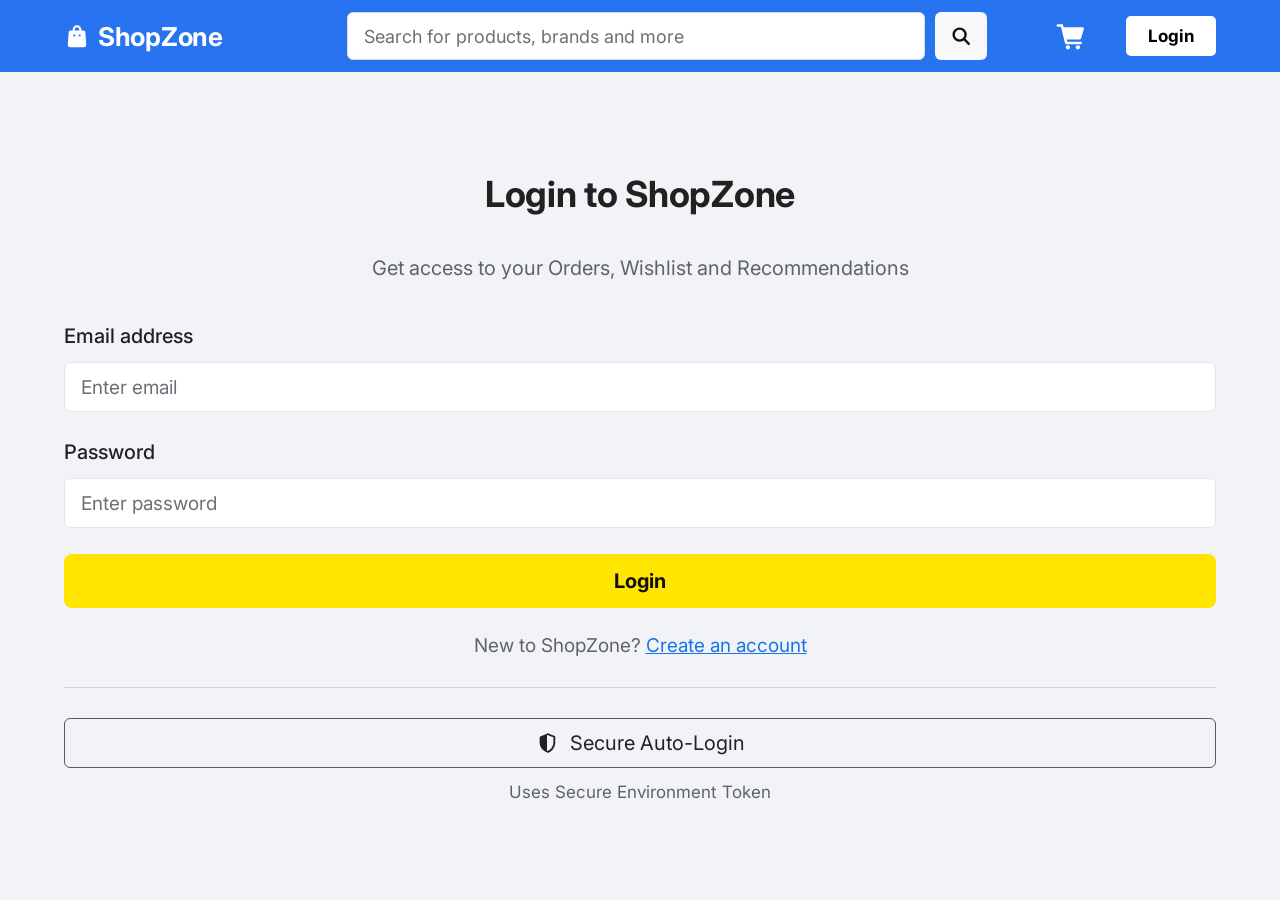
==== index.html @ 947202ff "Update index.html" ====
<!DOCTYPE html>
<html lang="en">
<head>
  <meta charset="UTF-8">
  <meta name="viewport" content="width=device-width, initial-scale=1">
  <title>Login to ShopZone</title>
  <link rel="preconnect" href="https://fonts.googleapis.com">
  <link rel="preconnect" href="https://fonts.gstatic.com" crossorigin>
  <link href="https://fonts.googleapis.com/css2?family=Inter:wght@400;500;600;700&display=swap" rel="stylesheet">
  <style>
* { box-sizing: border-box; margin: 0; padding: 0; }
 
:root {
  --blue: #2874f0;
  --bg: #f1f3f6;
  --yellow: #ffe500;
  --text: #212121;
  --muted: #5f6368;
  --border: #e3e5e8;
}
 
body {
  font-family: "Inter", system-ui, -apple-system, "Segoe UI", Roboto, sans-serif;
  background: var(--bg);
  color: var(--text);
  min-height: 100vh;
}
 
/* ---------- Navbar ---------- */
.navbar {
  background: var(--blue);
  height: 72px;
  padding: 0 64px;
  display: flex;
  align-items: center;
  gap: 24px;
}
 
.logo {
  display: flex;
  align-items: center;
  gap: 8px;
  color: #fff;
  text-decoration: none;
  font-size: 26px;
  font-weight: 700;
  letter-spacing: -0.3px;
  flex-shrink: 0;
}
.logo .icon { width: 26px; height: 26px; }
 
.search {
  display: flex;
  align-items: center;
  gap: 10px;
  margin-left: 100px;
  flex: 0 1 640px;
}
.search input {
  flex: 1;
  min-width: 0;
  height: 48px;
  padding: 0 16px;
  border: 1px solid #d5dbe6;
  border-radius: 6px;
  font: inherit;
  font-size: 18px;
  color: var(--text);
  background: #fff;
}
.search input::placeholder { color: #6b6f76; }
.search input:focus { outline: 2px solid #fff; outline-offset: 1px; }
 
.search-btn {
  width: 52px;
  height: 48px;
  border: none;
  border-radius: 6px;
  background: #f7f8fa;
  color: #111;
  cursor: pointer;
  display: grid;
  place-items: center;
  flex-shrink: 0;
}
.search-btn svg { width: 22px; height: 22px; }
.search-btn:hover { background: #fff; }
 
.nav-right {
  margin-left: auto;
  display: flex;
  align-items: center;
  gap: 40px;
}
.cart { color: #fff; display: grid; place-items: center; }
.cart svg { width: 30px; height: 30px; }
 
.nav-login {
  background: #fff;
  color: #000;
  text-decoration: none;
  font-weight: 700;
  font-size: 17px;
  padding: 0 22px;
  height: 40px;
  display: grid;
  place-items: center;
  border-radius: 5px;
}
.nav-login:hover { background: #f1f3f6; }
 
/* ---------- Login section ---------- */
.login {
  max-width: 1600px;
  margin: 0 auto;
  padding: 100px 64px 40px;
}
 
.login h1 {
  text-align: center;
  font-size: 36px;
  font-weight: 700;
  letter-spacing: -0.3px;
  margin-bottom: 40px;
}
 
.subtitle {
  text-align: center;
  font-size: 20px;
  color: var(--muted);
  margin-bottom: 44px;
}
 
.login label {
  display: block;
  font-size: 20px;
  font-weight: 500;
  margin-bottom: 14px;
}
 
.login input {
  width: 100%;
  height: 50px;
  padding: 0 16px;
  font: inherit;
  font-size: 19px;
  color: var(--text);
  background: #fff;
  border: 1px solid var(--border);
  border-radius: 6px;
  margin-bottom: 28px;
}
.login input::placeholder { color: #6b6f76; }
.login input:focus {
  outline: 2px solid var(--blue);
  outline-offset: 0;
  border-color: var(--blue);
}
 
.btn-login {
  width: 100%;
  height: 54px;
  margin-top: -2px;
  background: var(--yellow);
  color: #111;
  font: inherit;
  font-size: 20px;
  font-weight: 700;
  border: none;
  border-radius: 8px;
  cursor: pointer;
  transition: filter .15s;
}
.btn-login:hover { filter: brightness(.96); }
.btn-login:focus-visible { outline: 3px solid var(--blue); outline-offset: 2px; }
 
.signup {
  text-align: center;
  font-size: 19px;
  color: var(--muted);
  margin: 26px 0 30px;
}
.signup a { color: #1a73e8; text-decoration: underline; }
 
.login hr {
  border: none;
  border-top: 1px solid #d0d3d8;
  margin-bottom: 30px;
}
 
.btn-secure {
  width: 100%;
  height: 50px;
  display: flex;
  align-items: center;
  justify-content: center;
  gap: 12px;
  background: transparent;
  color: var(--text);
  font: inherit;
  font-size: 20px;
  font-weight: 400;
  border: 1px solid #5a5a5a;
  border-radius: 6px;
  cursor: pointer;
}
.btn-secure svg { width: 22px; height: 22px; }
.btn-secure:hover { background: rgba(0, 0, 0, .04); }
.btn-secure:focus-visible { outline: 3px solid var(--blue); outline-offset: 2px; }
 
.token-note {
  text-align: center;
  font-size: 17px;
  color: var(--muted);
  margin-top: 14px;
}
 
/* ---------- Responsive ---------- */
@media (max-width: 900px) {
  .navbar { padding: 0 20px; gap: 12px; }
  .search { margin-left: 16px; }
  .logo span { display: none; }
  .nav-right { gap: 18px; }
  .login { padding: 60px 20px 40px; }
  .login h1 { font-size: 28px; }
  .subtitle { font-size: 17px; }
}
@media (max-width: 560px) {
  .search { display: none; }
}
 
</style>
</head>
<body>
 
  <header class="navbar">
    <a class="logo" href="login.html">
      <svg class="icon" viewBox="0 0 24 24" fill="currentColor" aria-hidden="true">
        <path d="M8 7V6a4 4 0 0 1 8 0v1h2.2a1.5 1.5 0 0 1 1.5 1.4l.8 11.2A2.5 2.5 0 0 1 18 22.3H6a2.5 2.5 0 0 1-2.5-2.7l.8-11.2A1.5 1.5 0 0 1 5.8 7H8Zm2 0h4V6a2 2 0 0 0-4 0v1Zm-.5 3.5a1 1 0 1 0 0 2 1 1 0 0 0 0-2Zm5 0a1 1 0 1 0 0 2 1 1 0 0 0 0-2Z" fill-rule="evenodd"/>
      </svg>
      <span>ShopZone</span>
    </a>
 
    <form class="search" role="search" onsubmit="return false;">
      <input type="text" placeholder="Search for products, brands and more" aria-label="Search">
      <button type="submit" class="search-btn" aria-label="Search">
        <svg viewBox="0 0 24 24" fill="none" stroke="currentColor" stroke-width="2.6" stroke-linecap="round" aria-hidden="true">
          <circle cx="10.5" cy="10.5" r="6.5"/><path d="m15.5 15.5 5 5"/>
        </svg>
      </button>
    </form>
 
    <div class="nav-right">
      <a class="cart" href="#" aria-label="Cart">
        <svg viewBox="0 0 24 24" fill="currentColor" aria-hidden="true">
          <path d="M1.5 2.5h3.2a1 1 0 0 1 1 .8L6 5h15.3a1 1 0 0 1 1 1.3l-2.2 7.4a1.6 1.6 0 0 1-1.5 1.1H8.6l.4 1.7h10.7a1 1 0 1 1 0 2H8.2a1 1 0 0 1-1-.8L4 4.5H1.5a1 1 0 1 1 0-2Z"/>
          <circle cx="9.5" cy="21" r="1.7"/><circle cx="17.5" cy="21" r="1.7"/>
        </svg>
      </a>
      <a class="nav-login" href="login.html">Login</a>
    </div>
  </header>
 
  <main class="login">
    <h1>Login to ShopZone</h1>
    <p class="subtitle">Get access to your Orders, Wishlist and Recommendations</p>
 
    <form id="loginForm" novalidate>
      <label for="email">Email address</label>
      <input type="email" id="email" placeholder="Enter email" autocomplete="email">
 
      <label for="password">Password</label>
      <input type="password" id="password" placeholder="Enter password" autocomplete="current-password">
 
      <button type="button" id="loginBtn" class="btn-login">Login</button>
    </form>
 
    <p class="signup">New to ShopZone? <a href="#">Create an account</a></p>
 
    <hr>
 
    <button type="button" id="autoLoginBtn" class="btn-secure">
      <svg viewBox="0 0 24 24" fill="currentColor" aria-hidden="true">
        <path d="M12 2 4 5.2v6.2c0 5 3.4 9.3 8 10.6V2Z"/>
        <path d="M12 2l8 3.2v6.2c0 5-3.4 9.3-8 10.6V2Z" opacity=".0"/>
        <path d="M12 2l8 3.2v6.2c0 5-3.4 9.3-8 10.6" fill="none" stroke="currentColor" stroke-width="2" stroke-linejoin="round"/>
      </svg>
      Secure Auto-Login
    </button>
    <p class="token-note">Uses Secure Environment Token</p>
  </main>
 
  <script>
// Open home.html when the Login button is clicked
document.getElementById("loginBtn").addEventListener("click", function () {
  window.location.href = "home.html";
});
 
// Pressing Enter inside the form does the same
document.getElementById("loginForm").addEventListener("keydown", function (e) {
  if (e.key === "Enter") {
    e.preventDefault();
    window.location.href = "home.html";
  }
});
 
// Secure Auto-Login also goes to the home page
document.getElementById("autoLoginBtn").addEventListener("click", function () {
  window.location.href = "home.html";
});
 
</script>
</body>
</html>
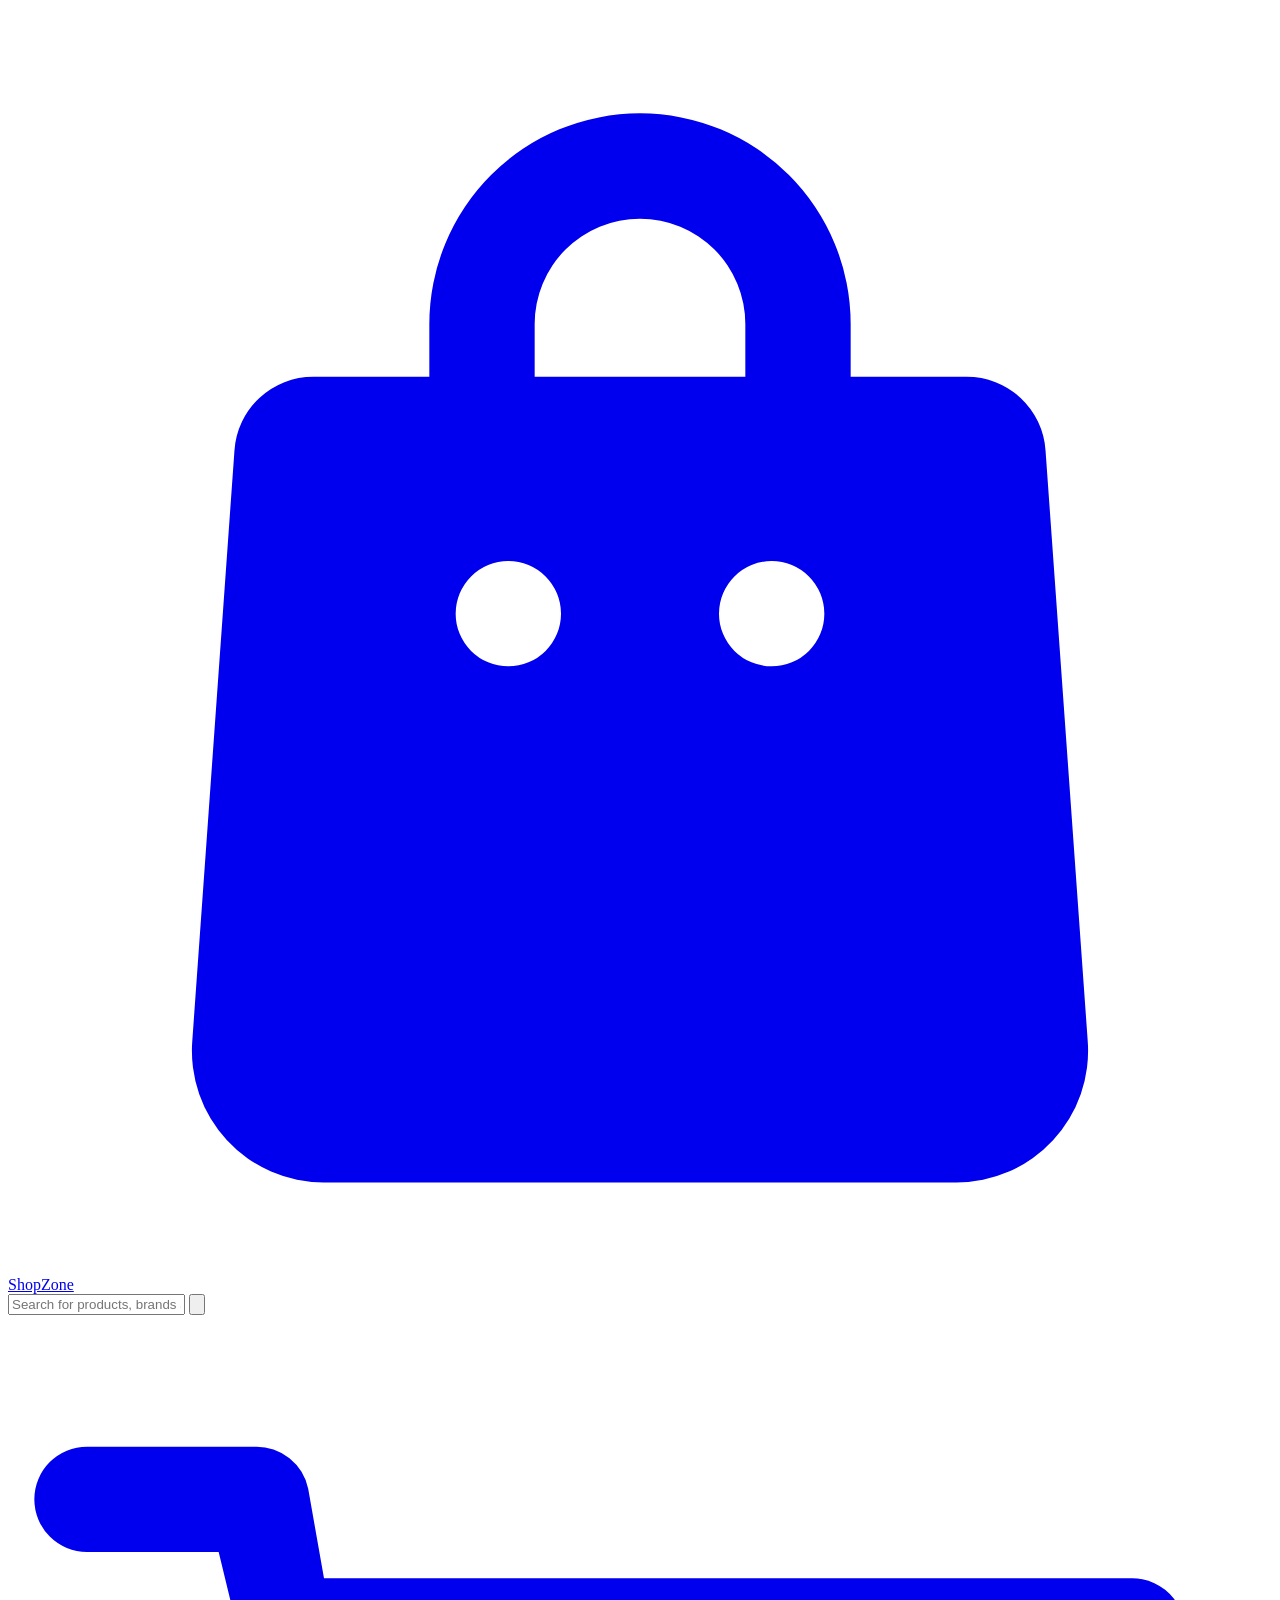
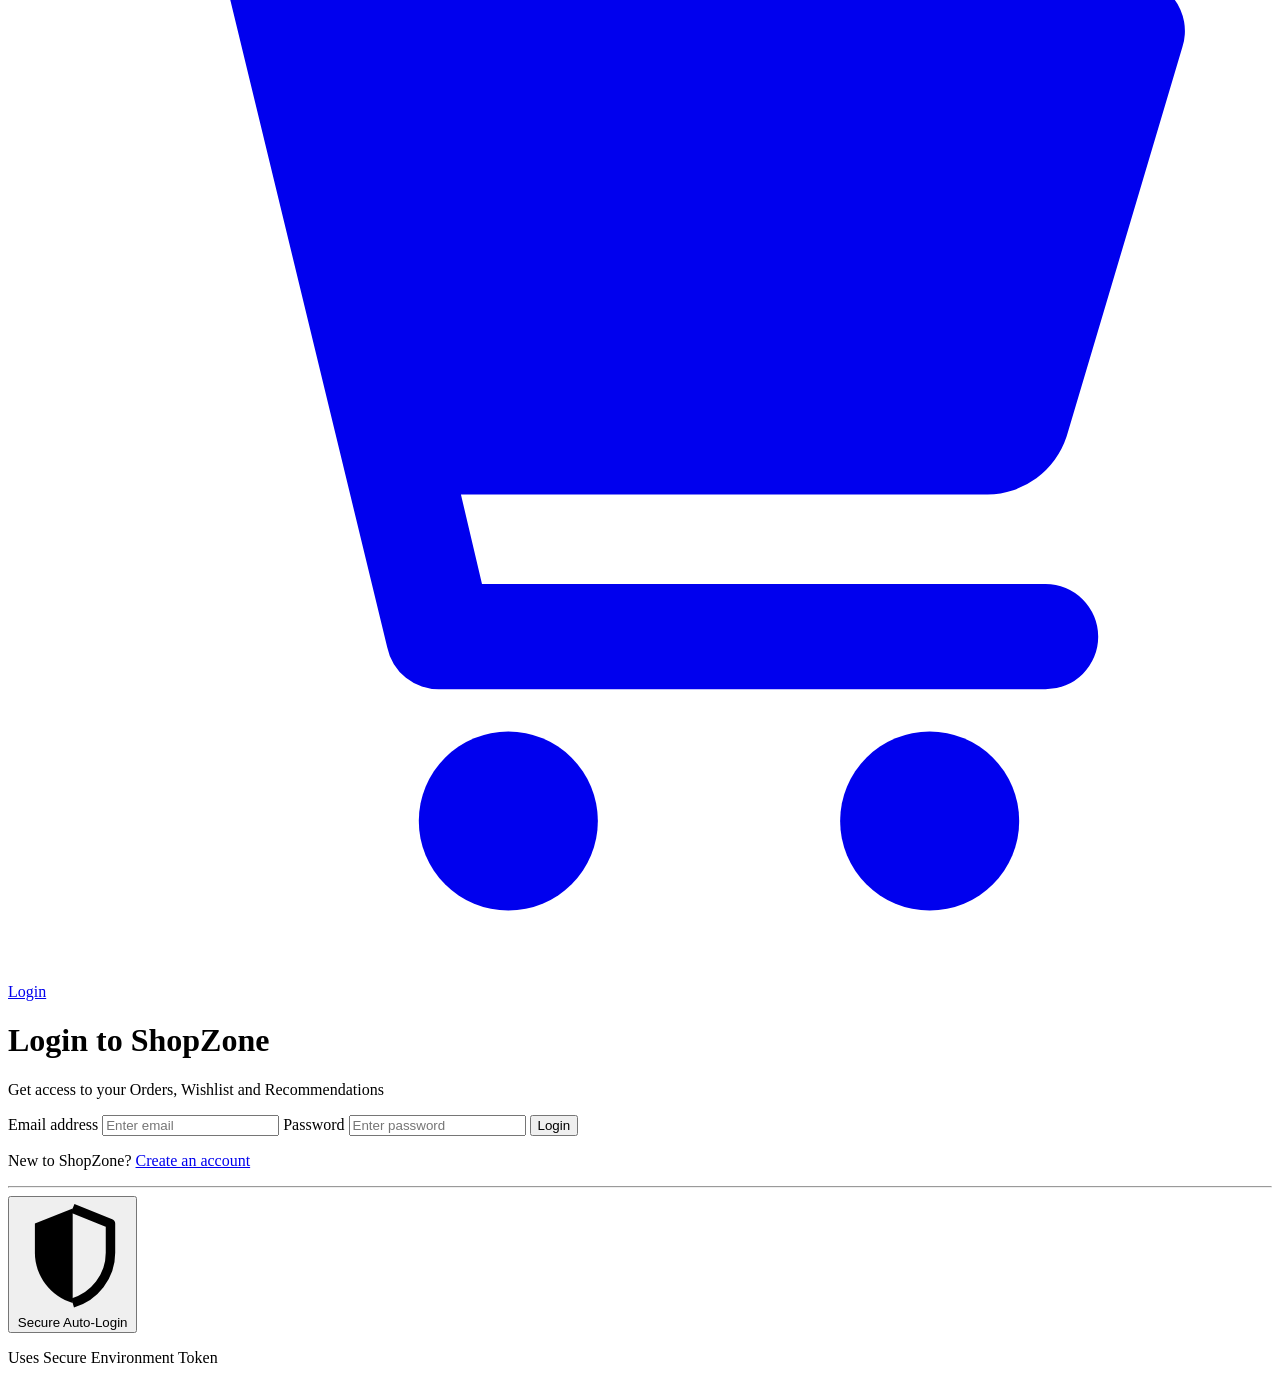
==== commit f0cbc94d: "Update index.html" ====
--- a/index.html
+++ b/index.html
@@ -7,240 +7,18 @@
   <link rel="preconnect" href="https://fonts.googleapis.com">
   <link rel="preconnect" href="https://fonts.gstatic.com" crossorigin>
   <link href="https://fonts.googleapis.com/css2?family=Inter:wght@400;500;600;700&display=swap" rel="stylesheet">
-  <style>
-* { box-sizing: border-box; margin: 0; padding: 0; }
- 
-:root {
-  --blue: #2874f0;
-  --bg: #f1f3f6;
-  --yellow: #ffe500;
-  --text: #212121;
-  --muted: #5f6368;
-  --border: #e3e5e8;
-}
- 
-body {
-  font-family: "Inter", system-ui, -apple-system, "Segoe UI", Roboto, sans-serif;
-  background: var(--bg);
-  color: var(--text);
-  min-height: 100vh;
-}
- 
-/* ---------- Navbar ---------- */
-.navbar {
-  background: var(--blue);
-  height: 72px;
-  padding: 0 64px;
-  display: flex;
-  align-items: center;
-  gap: 24px;
-}
- 
-.logo {
-  display: flex;
-  align-items: center;
-  gap: 8px;
-  color: #fff;
-  text-decoration: none;
-  font-size: 26px;
-  font-weight: 700;
-  letter-spacing: -0.3px;
-  flex-shrink: 0;
-}
-.logo .icon { width: 26px; height: 26px; }
- 
-.search {
-  display: flex;
-  align-items: center;
-  gap: 10px;
-  margin-left: 100px;
-  flex: 0 1 640px;
-}
-.search input {
-  flex: 1;
-  min-width: 0;
-  height: 48px;
-  padding: 0 16px;
-  border: 1px solid #d5dbe6;
-  border-radius: 6px;
-  font: inherit;
-  font-size: 18px;
-  color: var(--text);
-  background: #fff;
-}
-.search input::placeholder { color: #6b6f76; }
-.search input:focus { outline: 2px solid #fff; outline-offset: 1px; }
- 
-.search-btn {
-  width: 52px;
-  height: 48px;
-  border: none;
-  border-radius: 6px;
-  background: #f7f8fa;
-  color: #111;
-  cursor: pointer;
-  display: grid;
-  place-items: center;
-  flex-shrink: 0;
-}
-.search-btn svg { width: 22px; height: 22px; }
-.search-btn:hover { background: #fff; }
- 
-.nav-right {
-  margin-left: auto;
-  display: flex;
-  align-items: center;
-  gap: 40px;
-}
-.cart { color: #fff; display: grid; place-items: center; }
-.cart svg { width: 30px; height: 30px; }
- 
-.nav-login {
-  background: #fff;
-  color: #000;
-  text-decoration: none;
-  font-weight: 700;
-  font-size: 17px;
-  padding: 0 22px;
-  height: 40px;
-  display: grid;
-  place-items: center;
-  border-radius: 5px;
-}
-.nav-login:hover { background: #f1f3f6; }
- 
-/* ---------- Login section ---------- */
-.login {
-  max-width: 1600px;
-  margin: 0 auto;
-  padding: 100px 64px 40px;
-}
- 
-.login h1 {
-  text-align: center;
-  font-size: 36px;
-  font-weight: 700;
-  letter-spacing: -0.3px;
-  margin-bottom: 40px;
-}
- 
-.subtitle {
-  text-align: center;
-  font-size: 20px;
-  color: var(--muted);
-  margin-bottom: 44px;
-}
- 
-.login label {
-  display: block;
-  font-size: 20px;
-  font-weight: 500;
-  margin-bottom: 14px;
-}
- 
-.login input {
-  width: 100%;
-  height: 50px;
-  padding: 0 16px;
-  font: inherit;
-  font-size: 19px;
-  color: var(--text);
-  background: #fff;
-  border: 1px solid var(--border);
-  border-radius: 6px;
-  margin-bottom: 28px;
-}
-.login input::placeholder { color: #6b6f76; }
-.login input:focus {
-  outline: 2px solid var(--blue);
-  outline-offset: 0;
-  border-color: var(--blue);
-}
- 
-.btn-login {
-  width: 100%;
-  height: 54px;
-  margin-top: -2px;
-  background: var(--yellow);
-  color: #111;
-  font: inherit;
-  font-size: 20px;
-  font-weight: 700;
-  border: none;
-  border-radius: 8px;
-  cursor: pointer;
-  transition: filter .15s;
-}
-.btn-login:hover { filter: brightness(.96); }
-.btn-login:focus-visible { outline: 3px solid var(--blue); outline-offset: 2px; }
- 
-.signup {
-  text-align: center;
-  font-size: 19px;
-  color: var(--muted);
-  margin: 26px 0 30px;
-}
-.signup a { color: #1a73e8; text-decoration: underline; }
- 
-.login hr {
-  border: none;
-  border-top: 1px solid #d0d3d8;
-  margin-bottom: 30px;
-}
- 
-.btn-secure {
-  width: 100%;
-  height: 50px;
-  display: flex;
-  align-items: center;
-  justify-content: center;
-  gap: 12px;
-  background: transparent;
-  color: var(--text);
-  font: inherit;
-  font-size: 20px;
-  font-weight: 400;
-  border: 1px solid #5a5a5a;
-  border-radius: 6px;
-  cursor: pointer;
-}
-.btn-secure svg { width: 22px; height: 22px; }
-.btn-secure:hover { background: rgba(0, 0, 0, .04); }
-.btn-secure:focus-visible { outline: 3px solid var(--blue); outline-offset: 2px; }
- 
-.token-note {
-  text-align: center;
-  font-size: 17px;
-  color: var(--muted);
-  margin-top: 14px;
-}
- 
-/* ---------- Responsive ---------- */
-@media (max-width: 900px) {
-  .navbar { padding: 0 20px; gap: 12px; }
-  .search { margin-left: 16px; }
-  .logo span { display: none; }
-  .nav-right { gap: 18px; }
-  .login { padding: 60px 20px 40px; }
-  .login h1 { font-size: 28px; }
-  .subtitle { font-size: 17px; }
-}
-@media (max-width: 560px) {
-  .search { display: none; }
-}
- 
-</style>
+  <link rel="stylesheet" href="index.css">
 </head>
 <body>
- 
+
   <header class="navbar">
-    <a class="logo" href="login.html">
+    <a class="logo" href="index.html">
       <svg class="icon" viewBox="0 0 24 24" fill="currentColor" aria-hidden="true">
         <path d="M8 7V6a4 4 0 0 1 8 0v1h2.2a1.5 1.5 0 0 1 1.5 1.4l.8 11.2A2.5 2.5 0 0 1 18 22.3H6a2.5 2.5 0 0 1-2.5-2.7l.8-11.2A1.5 1.5 0 0 1 5.8 7H8Zm2 0h4V6a2 2 0 0 0-4 0v1Zm-.5 3.5a1 1 0 1 0 0 2 1 1 0 0 0 0-2Zm5 0a1 1 0 1 0 0 2 1 1 0 0 0 0-2Z" fill-rule="evenodd"/>
       </svg>
       <span>ShopZone</span>
     </a>
- 
+
     <form class="search" role="search" onsubmit="return false;">
       <input type="text" placeholder="Search for products, brands and more" aria-label="Search">
       <button type="submit" class="search-btn" aria-label="Search">
@@ -249,7 +27,7 @@
         </svg>
       </button>
     </form>
- 
+
     <div class="nav-right">
       <a class="cart" href="#" aria-label="Cart">
         <svg viewBox="0 0 24 24" fill="currentColor" aria-hidden="true">
@@ -257,28 +35,28 @@
           <circle cx="9.5" cy="21" r="1.7"/><circle cx="17.5" cy="21" r="1.7"/>
         </svg>
       </a>
-      <a class="nav-login" href="login.html">Login</a>
+      <a class="nav-login" href="index.html">Login</a>
     </div>
   </header>
- 
+
   <main class="login">
     <h1>Login to ShopZone</h1>
     <p class="subtitle">Get access to your Orders, Wishlist and Recommendations</p>
- 
+
     <form id="loginForm" novalidate>
       <label for="email">Email address</label>
       <input type="email" id="email" placeholder="Enter email" autocomplete="email">
- 
+
       <label for="password">Password</label>
       <input type="password" id="password" placeholder="Enter password" autocomplete="current-password">
- 
+
       <button type="button" id="loginBtn" class="btn-login">Login</button>
     </form>
- 
+
     <p class="signup">New to ShopZone? <a href="#">Create an account</a></p>
- 
+
     <hr>
- 
+
     <button type="button" id="autoLoginBtn" class="btn-secure">
       <svg viewBox="0 0 24 24" fill="currentColor" aria-hidden="true">
         <path d="M12 2 4 5.2v6.2c0 5 3.4 9.3 8 10.6V2Z"/>
@@ -289,27 +67,7 @@
     </button>
     <p class="token-note">Uses Secure Environment Token</p>
   </main>
- 
-  <script>
-// Open home.html when the Login button is clicked
-document.getElementById("loginBtn").addEventListener("click", function () {
-  window.location.href = "home.html";
-});
- 
-// Pressing Enter inside the form does the same
-document.getElementById("loginForm").addEventListener("keydown", function (e) {
-  if (e.key === "Enter") {
-    e.preventDefault();
-    window.location.href = "home.html";
-  }
-});
- 
-// Secure Auto-Login also goes to the home page
-document.getElementById("autoLoginBtn").addEventListener("click", function () {
-  window.location.href = "home.html";
-});
- 
-</script>
+
+  <script src="index.js"></script>
 </body>
 </html>
- 
